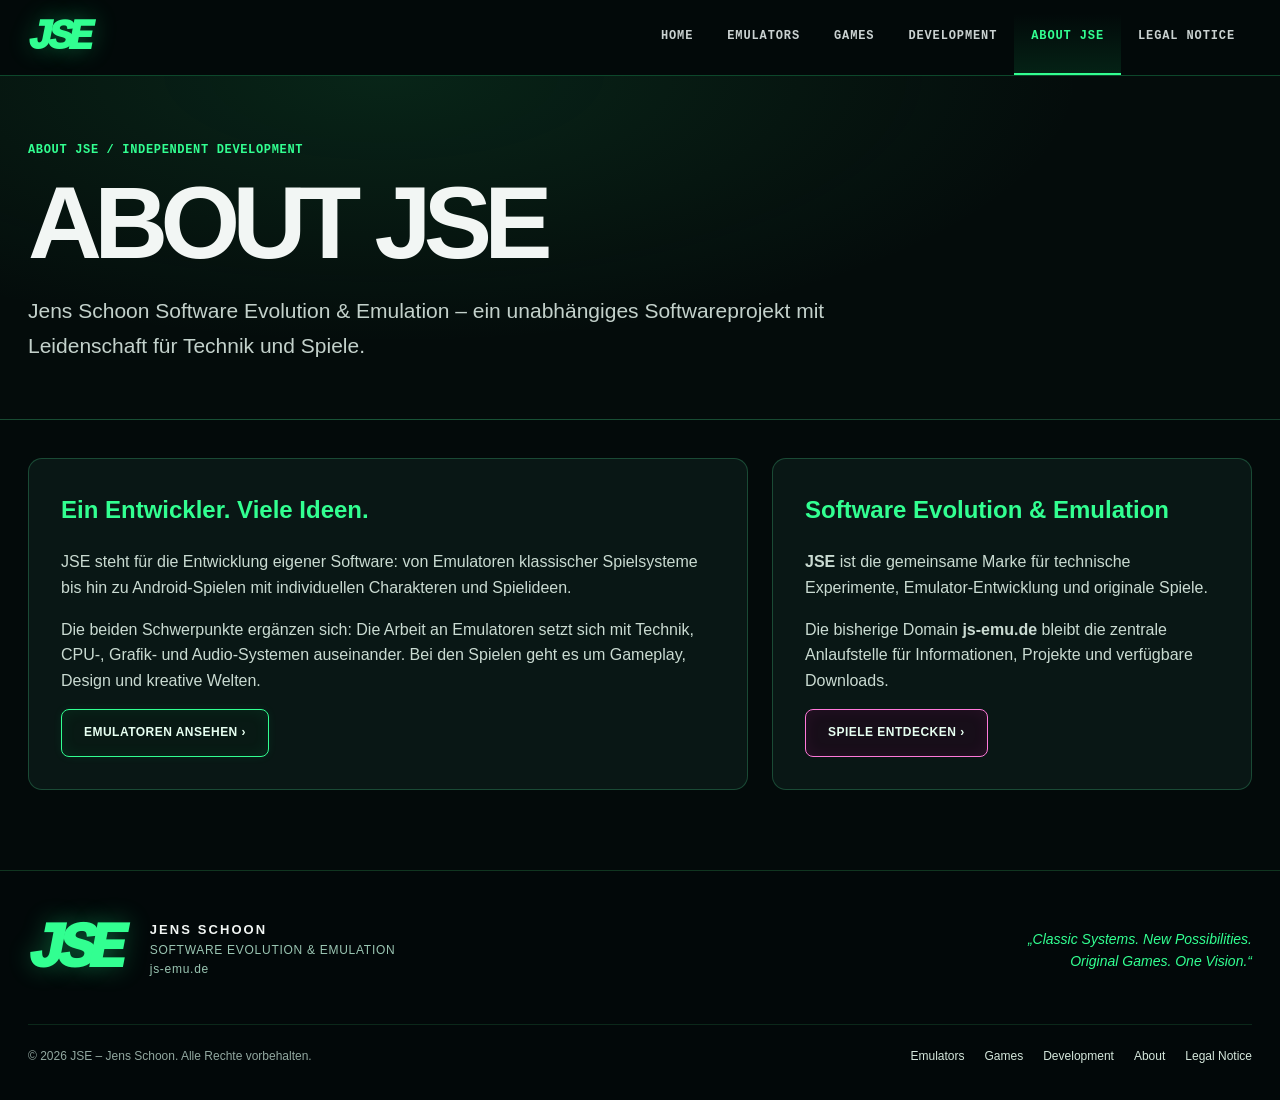
==== about.html @ a12f76bd "Add files via upload JSE Website Redesign - Software & Games" ====
<!DOCTYPE html><html lang="de"><head><meta charset="utf-8"><meta name="viewport" content="width=device-width,initial-scale=1"><title>About JSE | JSE – Jens Schoon Software Evolution &amp; Emulation</title><meta name="description" content="Informationen über Jens Schoon Software Evolution &amp; Emulation und die eigenen Emulator- und Spieleprojekte."><meta name="theme-color" content="#030a0a"><meta name="robots" content="index,follow"><link rel="canonical" href="https://js-emu.de/about.html"><link rel="icon" type="image/png" href="[data-uri]"><style>/* JSE — Jens Schoon Software Evolution & Emulation | responsive local-first theme */
:root{color-scheme:dark;--bg:#030a0a;--panel:#081414;--panel2:#0e191a;--text:#f2f6f4;--muted:#acbcb8;--line:rgba(89,255,167,.22);--green:#32ff91;--pink:#ff79d9;--gold:#f2cc88;--radius:18px}
*{box-sizing:border-box}html{scroll-behavior:smooth;scroll-padding-top:90px}body{margin:0;background:var(--bg);color:var(--text);font-family:Inter,ui-sans-serif,-apple-system,BlinkMacSystemFont,"Segoe UI",Arial,sans-serif;line-height:1.6}img{max-width:100%;height:auto}a{text-decoration:none;color:inherit}button{font:inherit}button,a{-webkit-tap-highlight-color:transparent}a:focus-visible,button:focus-visible{outline:2px solid var(--green);outline-offset:5px}::selection{background:var(--green);color:#05140a}
.container{width:min(1240px,calc(100% - 56px));margin:auto}.sr-only{position:absolute;width:1px;height:1px;overflow:hidden;clip:rect(0,0,0,0);white-space:nowrap}.mono,.eyebrow,.mini-kicker,.version,.sub-label,.site-nav,.logo,.section-head,.stat-label,.button,.chip{font-family:ui-monospace,SFMono-Regular,Consolas,"Liberation Mono",monospace;letter-spacing:.055em}
.site-header{height:76px;position:sticky;top:0;z-index:100;background:rgba(3,10,10,.93);border-bottom:1px solid rgba(47,255,144,.25);backdrop-filter:blur(16px)}.head-inner{height:100%;display:flex;align-items:center;justify-content:space-between;gap:18px}.logo{color:var(--green);font-size:42px;letter-spacing:-.12em;font-weight:1000;font-style:italic;line-height:1;white-space:nowrap;text-shadow:0 0 24px rgba(37,255,146,.32);padding-right:9px}.site-nav{height:100%;display:flex;align-items:stretch;gap:0}.site-nav a{font-size:12px;font-weight:750;text-transform:uppercase;padding:0 17px;display:flex;align-items:center;justify-content:center;color:#cad2d1;border-bottom:2px solid transparent;transition:.2s}.site-nav a:hover,.site-nav a[aria-current="page"]{color:var(--green);background:linear-gradient(0deg,rgba(26,255,132,.10),transparent 82%);border-bottom-color:var(--green)}.menu-toggle{display:none;background:none;border:1px solid var(--line);color:var(--green);border-radius:8px;padding:9px;cursor:pointer}.menu-toggle span{display:block;width:25px;height:2px;background:currentColor;margin:5px 2px}.menu-toggle[aria-expanded="true"]{background:#143227}
.hero{position:relative;min-height:485px;display:flex;align-items:center;isolation:isolate;overflow:hidden;border-bottom:1px solid rgba(59,255,151,.24)}.hero:before,.hero:after{content:"";position:absolute;inset:0;z-index:-2;pointer-events:none}.hero:before{right:49%;background:url("[data-uri]") 35% center/cover no-repeat;filter:saturate(1.2)}.hero:after{left:49%;background:url("[data-uri]") center 25%/cover no-repeat;filter:saturate(1.08)}.hero-shade{position:absolute;inset:0;z-index:-1;background:linear-gradient(90deg,rgba(2,9,9,.33),rgba(2,10,9,.82) 29%,rgba(2,10,9,.89) 48%,rgba(2,9,9,.47) 70%,rgba(2,9,9,.04)),linear-gradient(0deg,#040b0b,transparent 35%)}.hero-content{position:relative;padding-top:42px;padding-bottom:55px}.hero-overline{color:var(--green);text-transform:uppercase;font-size:12px;font-weight:800;letter-spacing:.26em;margin-bottom:8px}.hero-mark{font-size:clamp(110px,18vw,244px);font-style:italic;font-weight:1000;letter-spacing:-.115em;line-height:.9;margin:0 20px 8px -15px;padding-right:.15em;background:linear-gradient(165deg,#e8ffee 0%,#54ffab 30%,#01ac58 80%);color:transparent;background-clip:text;-webkit-background-clip:text;-webkit-text-stroke:1px rgba(201,255,217,.45);filter:drop-shadow(0 0 24px rgba(27,255,124,.4));width:max-content;max-width:100%}.hero-name{font-size:clamp(19px,3.1vw,37px);font-weight:700;letter-spacing:.28em;line-height:1.2;text-transform:uppercase;color:#a9ffce;margin:4px 0 4px}.hero-subtitle{font-size:clamp(13px,1.8vw,18px);color:#dcebe5;letter-spacing:.1em;margin:0}.hero-desc{font-size:clamp(15px,2vw,19px);max-width:480px;color:#d6e4de;margin:27px 0 0;line-height:1.7}.hero-actions{margin-top:26px;display:flex;gap:12px;flex-wrap:wrap}
.btn{display:inline-flex;align-items:center;justify-content:center;gap:12px;padding:13px 22px;min-height:46px;border-radius:8px;font-weight:800;text-transform:uppercase;font-size:12px;letter-spacing:.04em;border:1px solid var(--green);color:#e7fff1;background:rgba(9,28,20,.55);box-shadow:inset 0 0 16px rgba(20,255,123,.07),0 0 10px rgba(20,255,123,.07);transition:transform .2s,box-shadow .2s,background .2s;cursor:pointer}.btn:hover{background:#104c2d;box-shadow:0 0 22px rgba(30,255,129,.25);transform:translateY(-2px)}.btn.pink{border-color:var(--pink);background:rgba(35,9,30,.55);box-shadow:inset 0 0 16px rgba(255,60,195,.07)}.btn.pink:hover{background:#5c1747;box-shadow:0 0 20px rgba(255,109,207,.25)}.btn.fill{background:var(--green);color:#03220f}.btn.fill:hover{background:#9cffbc}.btn:focus-visible{outline-offset:3px}
.worlds{padding:24px 0 42px;background:radial-gradient(ellipse at center top,#0a1b16 0%,transparent 55%)}.world-grid{display:grid;grid-template-columns:1fr 1fr;gap:20px}.world{--accent:var(--green);position:relative;min-width:0;overflow:hidden;background:#071712;border:1px solid var(--accent);border-radius:3px 18px 3px 18px;box-shadow:0 0 27px rgba(39,255,133,.10),inset 0 0 38px rgba(0,0,0,.4);isolation:isolate;display:flex;flex-direction:column;min-height:580px}.world:before{content:"";position:absolute;inset:0;z-index:-2;background:url("[data-uri]") center/cover no-repeat;opacity:.48;filter:saturate(1.25)}.world:after{content:"";position:absolute;inset:0;z-index:-1;background:linear-gradient(180deg,rgba(2,12,9,.50) 0%,rgba(2,12,9,.9) 48%,rgba(2,12,9,.98) 100%)}.world.games{--accent:var(--pink);background:#1b0719;box-shadow:0 0 27px rgba(255,64,194,.12),inset 0 0 38px rgba(0,0,0,.4)}.world.games:before{background-image:url("[data-uri]");background-position:center 10%;opacity:.52}.world.games:after{background:linear-gradient(180deg,rgba(19,3,19,.32) 0%,rgba(18,3,18,.89) 49%,rgba(18,3,18,.98) 100%)}.world-inner{display:flex;flex-direction:column;flex:1;padding:clamp(24px,3.2vw,42px)}.mini-kicker{font-size:12px;letter-spacing:.19em;color:var(--accent);font-weight:850}.world-title{font-size:clamp(40px,5.2vw,72px);letter-spacing:-.065em;line-height:1.08;margin:22px 0 5px;text-transform:uppercase;font-weight:900;color:var(--accent);text-shadow:0 0 22px rgba(30,255,130,.3)}.world.games .world-title{text-shadow:0 0 22px rgba(255,65,198,.3)}.world-tagline{font-size:clamp(15px,1.65vw,20px);font-weight:800;color:#baffd6;margin:0 0 8px}.world.games .world-tagline{color:#ffc2ef}.world-copy{color:#deebe4;line-height:1.65;margin:0 0 22px;font-size:clamp(14px,1.25vw,16px)}.world .btn{align-self:start;margin-bottom:22px}.world-previews{display:grid;grid-template-columns:repeat(4,minmax(0,1fr));gap:10px;margin-top:auto}.preview{min-width:0;display:block;transition:transform .2s}.preview:hover{transform:translateY(-5px)}.preview-picture{height:100px;border:1px solid var(--accent);border-radius:7px;overflow:hidden;box-shadow:0 2px 16px rgba(0,0,0,.45);background:#03160e;display:block}.preview-picture img{display:block;width:100%;height:100%;object-fit:cover}.preview-name{display:block;text-align:center;margin-top:8px;color:#e9f2ee;font-size:10px;line-height:1.3;font-weight:750;text-transform:uppercase}.world.games .preview-picture{background:#230b28}
.section{padding:38px 0 65px}.section-head{display:flex;align-items:center;gap:16px;white-space:nowrap;color:var(--green);font-size:clamp(17px,2.1vw,26px);text-transform:uppercase;font-weight:850;letter-spacing:.08em;margin-bottom:26px}.section-head:after{content:"";display:block;height:1px;background:linear-gradient(90deg,var(--green),transparent);flex:1;opacity:.55}.section-head.pink{color:var(--pink)}.section-head.pink:after{background:linear-gradient(90deg,var(--pink),transparent)}.project-strip{display:grid;grid-template-columns:repeat(4,minmax(0,1fr));gap:16px}.project-mini{display:flex;flex-direction:column;justify-content:space-between;border:1px solid rgba(91,255,170,.16);border-radius:10px;background:linear-gradient(135deg,rgba(14,34,29,.9),rgba(5,15,15,.96));padding:17px;min-width:0;min-height:225px;transition:border-color .2s,transform .2s}.project-mini:hover{border-color:rgba(91,255,170,.6);transform:translateY(-3px)}.project-mini.game{border-color:rgba(255,112,212,.21);background:linear-gradient(130deg,rgba(35,12,32,.86),rgba(12,12,21,.95))}.project-mini.game:hover{border-color:var(--pink)}.mini-top{display:flex;gap:12px;align-items:center}.mini-icon{width:64px;height:64px;object-fit:cover;border:1px solid var(--green);border-radius:6px;background:#081815;flex-shrink:0}.game .mini-icon{border-color:var(--pink)}.mini-name{font-size:14px;font-weight:850;line-height:1.35}.mini-version{color:#a5cbbc;font-size:12px}.mini-copy{color:#a8bbb6;font-size:12px;margin:12px 0}.mini-link{display:inline-flex;align-items:center;align-self:start;justify-content:center;border:1px solid var(--green);color:var(--green);font-size:11px;font-weight:800;border-radius:6px;text-transform:uppercase;padding:6px 13px}.game .mini-link{border-color:var(--pink);color:var(--pink)}.mini-link:hover{background:rgba(90,255,161,.13)}
.values{border-block:1px solid rgba(69,255,142,.18);padding:29px 0;background:linear-gradient(90deg,#061610,#081619,#08101b,#0e0b14)}.values-grid{display:grid;grid-template-columns:repeat(4,minmax(0,1fr));gap:14px}.value{display:flex;gap:15px;align-items:center;justify-content:center;border-right:1px solid rgba(176,229,204,.12);min-height:64px}.value:last-child{border:0}.value-icon{font-size:35px;line-height:1;color:var(--green);filter:drop-shadow(0 0 8px rgba(44,255,136,.26));font-family:monospace}.value:nth-child(3) .value-icon{color:var(--pink)}.value p{font-size:12px;line-height:1.5;text-transform:uppercase;letter-spacing:.05em;margin:0;color:#d2e5da;font-weight:720}
.site-footer{padding:48px 0 34px;border-top:1px solid rgba(80,255,141,.18);background:#020809}.footer-top{display:flex;justify-content:space-between;align-items:center;gap:20px}.footer-brand{display:flex;gap:22px;align-items:center}.footer-brand .logo{font-size:63px}.footer-label{font-size:13px;letter-spacing:.16em;font-weight:800}.footer-sub{color:#9ac5b2;font-size:12px;letter-spacing:.06em}.footer-quote{color:var(--green);font-size:14px;font-style:italic;text-align:right;max-width:310px;line-height:1.6}.footer-bottom{display:flex;justify-content:space-between;gap:18px;flex-wrap:wrap;border-top:1px solid rgba(70,255,143,.13);padding-top:22px;margin-top:42px;color:#92a8a0;font-size:12px}.footer-bottom a{color:#d5e7dc}.footer-bottom a:hover{color:var(--green)}.footer-links{display:flex;gap:20px;flex-wrap:wrap}
.page-intro{position:relative;overflow:hidden;border-bottom:1px solid var(--line);padding:65px 0 56px;background:radial-gradient(ellipse at 30% 0%,rgba(28,150,83,.18),transparent 55%),#040c0b}.page-intro.pink-intro{background:radial-gradient(ellipse at 70% 0%,rgba(195,56,132,.21),transparent 58%),#0b090e}.page-intro h1{font-size:clamp(50px,8vw,104px);letter-spacing:-.075em;line-height:1.0;margin:12px 0 18px;text-transform:uppercase}.page-intro p{color:#c3d1cb;font-size:clamp(16px,1.8vw,21px);max-width:830px;line-height:1.68;margin:0}.page-intro .eyebrow{color:var(--green);font-size:12px;font-weight:850;text-transform:uppercase}.pink-intro .eyebrow{color:var(--pink)}.page-main{padding:38px 0 80px}
.emu-card{border:1px solid rgba(74,255,142,.25);background:linear-gradient(130deg,#0d1a19,#071111);border-radius:16px;padding:clamp(22px,3.5vw,40px);margin-bottom:26px}.emu-number{color:var(--green);font-size:13px;letter-spacing:.2em;font-weight:900}.emu-card h2{font-size:clamp(33px,4.1vw,56px);line-height:1.1;letter-spacing:-.06em;margin:8px 0 16px}.badges{display:flex;flex-wrap:wrap;gap:8px;margin-bottom:24px}.badge{border:1px solid rgba(226,244,231,.25);padding:6px 13px;color:#e6f1e9;font-size:13px;white-space:nowrap;border-radius:4px}.badge.ver{color:var(--green);border-color:var(--green)}.badge.status::before{content:"";display:inline-block;width:8px;height:8px;background:var(--green);border-radius:50%;margin-right:9px;box-shadow:0 0 9px rgba(30,255,132,.65)}.emu-desc{font-size:clamp(16px,1.8vw,21px);color:#d0ded6;line-height:1.65;max-width:990px}.feature-tags{display:flex;gap:9px;flex-wrap:wrap;margin:24px 0}.chip{display:inline-flex;font-size:11px;padding:6px 12px;border:1px solid rgba(90,255,161,.24);color:#b2eecb;border-radius:20px;background:rgba(9,55,32,.2)}.emu-gallery{display:grid;grid-template-columns:repeat(2,minmax(0,1fr));gap:17px;margin:25px 0}.emu-gallery img{width:100%;height:clamp(280px,40vw,580px);object-fit:contain;background:#050b0a;border:1px solid rgba(106,238,158,.15);border-radius:10px;display:block}.download-row{display:flex;align-items:center;gap:20px;flex-wrap:wrap;margin-top:22px}.download-help{color:#99b6a8;font-size:13px;max-width:420px}.emu-card.compact{margin-bottom:18px}.emu-card.compact p{color:#bfd0c6;font-size:16px}
.games-grid{display:grid;grid-template-columns:repeat(2,minmax(0,1fr));gap:22px}.game-card{display:grid;grid-template-columns:195px 1fr;gap:25px;border:1px solid rgba(255,122,216,.22);background:linear-gradient(135deg,#1d1020,#0b1015);padding:20px;border-radius:13px;min-width:0}.game-card img{width:100%;height:260px;object-fit:cover;border:1px solid rgba(255,113,211,.45);border-radius:9px}.game-card h2{font-size:clamp(23px,2.4vw,31px);line-height:1.15;margin:8px 0 8px}.game-card p{color:#ddc7d8;font-size:15px;line-height:1.6}.game-tag{font-size:11px;letter-spacing:.11em;font-weight:850;color:var(--pink)}.game-art-note{color:#b59cb2;font-size:12px}.info-box{padding:24px;border:1px solid rgba(139,255,191,.2);border-radius:12px;background:#0b1713;margin-top:24px;color:#c6d9d0}.info-box.pink-info{border-color:rgba(255,110,212,.25);background:#160e17}.info-box h2{margin:0 0 12px;font-size:21px;color:var(--green)}.info-box.pink-info h2{color:var(--pink)}
.timeline{display:grid;gap:18px}.timeline-card{border:1px solid rgba(92,255,167,.2);border-radius:12px;background:#0b1714;padding:26px}.timeline-card .date{color:var(--green);font:700 12px ui-monospace,monospace;letter-spacing:.1em}.timeline-card h2{margin:10px 0;font-size:clamp(20px,2.8vw,29px)}.timeline-card p{color:#b9cec3;margin:0}.about-grid{display:grid;grid-template-columns:1.2fr .8fr;gap:24px}.about-panel{padding:32px;background:#091715;border:1px solid var(--line);border-radius:14px}.about-panel h2{margin-top:0;color:var(--green)}.about-panel p{color:#cadbd2}.legal-layout{max-width:900px;margin:auto}.legal-card{border:1px solid rgba(75,255,145,.29);border-top:4px solid var(--green);background:#111817;padding:clamp(24px,5vw,52px);border-radius:3px}.legal-card article{padding:25px 0;border-bottom:1px solid rgba(244,255,245,.18)}.legal-card article:first-child{padding-top:0}.legal-card article:last-child{border:0;padding-bottom:0}.legal-card h2{color:var(--green);font-size:15px;letter-spacing:.13em;font-weight:800;margin:0 0 14px}.legal-card p{font-size:clamp(17px,2.4vw,23px);line-height:1.75;margin:0;color:#f1f4f1}
@media(max-width:1050px){.site-nav a{padding:0 11px;font-size:11px}.project-strip{grid-template-columns:repeat(2,minmax(0,1fr))}.world-previews{gap:6px}.preview-picture{height:83px}.world-inner{padding:24px}.game-card{grid-template-columns:150px 1fr;gap:15px}}
@media(max-width:720px){.site-header{height:69px}.container{width:calc(100% - 34px)}.logo{font-size:37px}.menu-toggle{display:block}.site-nav{position:absolute;top:69px;left:0;right:0;height:auto;display:none;flex-direction:column;background:rgba(2,11,10,.98);border-bottom:1px solid var(--green);box-shadow:0 15px 30px rgba(0,0,0,.6);padding:10px 20px 22px}.site-nav.open{display:flex}.site-nav a{font-size:14px;justify-content:flex-start;min-height:48px;border-bottom:1px solid rgba(48,255,148,.14)}.hero{min-height:465px}.hero:before{right:45%;background-position:45% center}.hero:after{left:39%;background-position:56% center;opacity:.83}.hero-shade{background:linear-gradient(90deg,rgba(3,11,9,.69),rgba(3,11,9,.76) 39%,rgba(3,11,9,.35) 82%),linear-gradient(0deg,#040b0b,transparent 35%)}.hero-content{padding-top:48px;padding-bottom:48px}.hero-mark{font-size:clamp(105px,23vw,175px);margin-left:-7px}.hero-name{font-size:clamp(17px,4vw,28px);letter-spacing:.15em}.hero-subtitle{font-size:13px;letter-spacing:.045em;max-width:290px}.hero-desc{max-width:315px;font-size:16px}.hero-actions{gap:10px}.btn{padding:11px 15px;font-size:11px}.worlds{padding-top:20px}.world-grid{grid-template-columns:1fr;gap:22px}.world{min-height:520px}.world-inner{padding:28px}.world-title{font-size:clamp(48px,11vw,70px)}.world-previews{gap:8px}.preview-picture{height:clamp(75px,24vw,122px)}.preview-name{font-size:10px}.section{padding:26px 0 45px}.section-head{white-space:normal;font-size:20px}.values-grid{grid-template-columns:repeat(2,1fr)}.value{justify-content:flex-start;padding:12px}.value:nth-child(even){border:0}.footer-top{align-items:start;flex-direction:column}.footer-quote{text-align:left}.footer-brand .logo{font-size:56px}.page-intro{padding:47px 0}.page-intro h1{font-size:clamp(45px,10vw,78px)}.page-main{padding:28px 0 60px}.games-grid{grid-template-columns:1fr}.game-card{grid-template-columns:135px 1fr}.game-card img{height:210px}.about-grid{grid-template-columns:1fr}.emu-gallery img{height:clamp(300px,75vw,580px)}}
@media(max-width:430px){.container{width:calc(100% - 28px)}.hero-mark{font-size:clamp(100px,26vw,124px)}.hero-name{letter-spacing:.11em}.hero-desc{max-width:285px}.world-inner{padding:21px}.world-title{font-size:46px}.preview-picture{height:75px}.preview-name{font-size:9px}.project-strip{gap:9px}.project-mini{padding:12px;min-height:218px}.mini-icon{width:52px;height:52px}.mini-top{gap:8px}.mini-name{font-size:12px}.mini-copy{font-size:11px}.badge{padding:6px 10px;font-size:12px}.emu-gallery{gap:8px}.emu-gallery img{height:295px}.game-card{grid-template-columns:112px 1fr;padding:12px;gap:12px}.game-card img{height:180px}.game-card h2{font-size:19px}.game-card p{font-size:13px}}
@media(prefers-reduced-motion:reduce){*,*:before,*:after{scroll-behavior:auto!important;animation:none!important;transition:none!important}}
</style><meta property="og:title" content="About JSE | JSE"><meta property="og:description" content="Informationen über Jens Schoon Software Evolution &amp; Emulation und die eigenen Emulator- und Spieleprojekte."><meta property="og:type" content="website"></head><body><header class="site-header"><div class="container head-inner"><a class="logo" href="index.html" aria-label="JSE – zur Startseite">JSE</a><button type="button" class="menu-toggle" aria-label="Menü öffnen oder schließen" aria-expanded="false" aria-controls="site-nav"><span></span><span></span><span></span></button><nav class="site-nav" id="site-nav" aria-label="Hauptnavigation"><a href="index.html">Home</a><a href="portfolio.html">Emulators</a><a href="games.html">Games</a><a href="blog.html">Development</a><a href="about.html" aria-current="page">About JSE</a><a href="legal-notice.html">Legal Notice</a></nav></div></header><main><header class="page-intro"><div class="container"><div class="eyebrow">About JSE / Independent Development</div><h1>About JSE</h1><p>Jens Schoon Software Evolution &amp; Emulation – ein unabhängiges Softwareprojekt mit Leidenschaft für Technik und Spiele.</p></div></header><section class="page-main"><div class="container about-grid"><article class="about-panel"><h2>Ein Entwickler. Viele Ideen.</h2><p>JSE steht für die Entwicklung eigener Software: von Emulatoren klassischer Spielsysteme bis hin zu Android-Spielen mit individuellen Charakteren und Spielideen.</p><p>Die beiden Schwerpunkte ergänzen sich: Die Arbeit an Emulatoren setzt sich mit Technik, CPU-, Grafik- und Audio-Systemen auseinander. Bei den Spielen geht es um Gameplay, Design und kreative Welten.</p><a href="portfolio.html" class="btn">Emulatoren ansehen ›</a></article><article class="about-panel"><h2>Software Evolution &amp; Emulation</h2><p><strong>JSE</strong> ist die gemeinsame Marke für technische Experimente, Emulator-Entwicklung und originale Spiele.</p><p>Die bisherige Domain <strong>js-emu.de</strong> bleibt die zentrale Anlaufstelle für Informationen, Projekte und verfügbare Downloads.</p><a href="games.html" class="btn pink">Spiele entdecken ›</a></article></div></section></main><footer class="site-footer"><div class="container"><div class="footer-top"><div class="footer-brand"><a href="index.html" class="logo">JSE</a><div><div class="footer-label">JENS SCHOON</div><div class="footer-sub">SOFTWARE EVOLUTION &amp; EMULATION</div><div class="footer-sub">js-emu.de</div></div></div><div class="footer-quote">„Classic Systems. New Possibilities.<br>Original Games. One Vision.“</div></div><div class="footer-bottom"><div>© 2026 JSE – Jens Schoon. Alle Rechte vorbehalten.</div><div class="footer-links"><a href="portfolio.html">Emulators</a><a href="games.html">Games</a><a href="blog.html">Development</a><a href="about.html">About</a><a href="legal-notice.html">Legal Notice</a></div></div></div></footer><script>document.addEventListener('DOMContentLoaded',()=>{const t=document.querySelector('.menu-toggle'),n=document.querySelector('.site-nav');if(!t||!n)return;function close(){n.classList.remove('open');t.setAttribute('aria-expanded','false')}t.addEventListener('click',()=>{const on=n.classList.toggle('open');t.setAttribute('aria-expanded',String(on))});n.querySelectorAll('a').forEach(a=>a.addEventListener('click',close));document.addEventListener('keydown',e=>{if(e.key==='Escape')close()});document.addEventListener('click',e=>{if(!n.contains(e.target)&&!t.contains(e.target))close()})});</script></body></html>
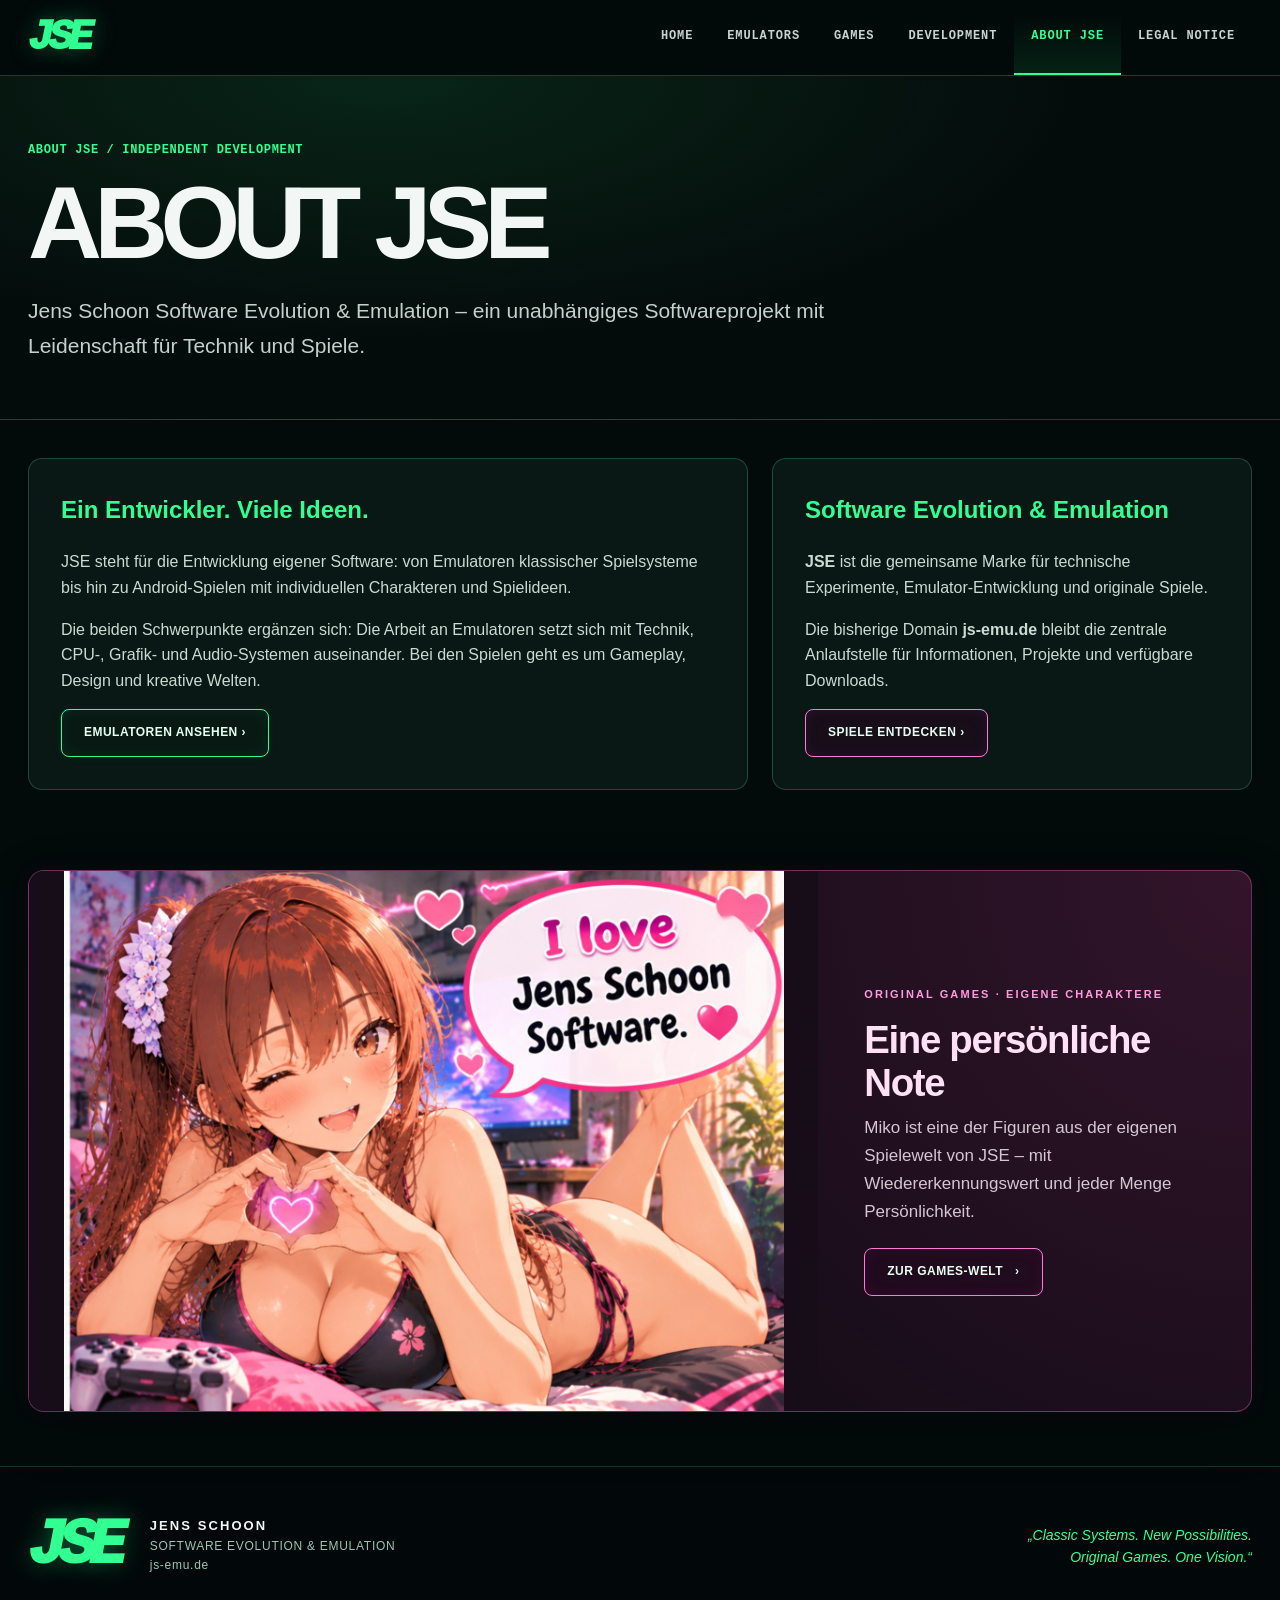
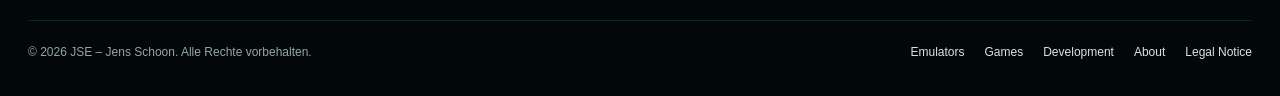
==== commit e025a9e5: "Add files via upload" ====
--- a/about.html
+++ b/about.html
@@ -17,4 +17,35 @@
 @media(max-width:720px){.site-header{height:69px}.container{width:calc(100% - 34px)}.logo{font-size:37px}.menu-toggle{display:block}.site-nav{position:absolute;top:69px;left:0;right:0;height:auto;display:none;flex-direction:column;background:rgba(2,11,10,.98);border-bottom:1px solid var(--green);box-shadow:0 15px 30px rgba(0,0,0,.6);padding:10px 20px 22px}.site-nav.open{display:flex}.site-nav a{font-size:14px;justify-content:flex-start;min-height:48px;border-bottom:1px solid rgba(48,255,148,.14)}.hero{min-height:465px}.hero:before{right:45%;background-position:45% center}.hero:after{left:39%;background-position:56% center;opacity:.83}.hero-shade{background:linear-gradient(90deg,rgba(3,11,9,.69),rgba(3,11,9,.76) 39%,rgba(3,11,9,.35) 82%),linear-gradient(0deg,#040b0b,transparent 35%)}.hero-content{padding-top:48px;padding-bottom:48px}.hero-mark{font-size:clamp(105px,23vw,175px);margin-left:-7px}.hero-name{font-size:clamp(17px,4vw,28px);letter-spacing:.15em}.hero-subtitle{font-size:13px;letter-spacing:.045em;max-width:290px}.hero-desc{max-width:315px;font-size:16px}.hero-actions{gap:10px}.btn{padding:11px 15px;font-size:11px}.worlds{padding-top:20px}.world-grid{grid-template-columns:1fr;gap:22px}.world{min-height:520px}.world-inner{padding:28px}.world-title{font-size:clamp(48px,11vw,70px)}.world-previews{gap:8px}.preview-picture{height:clamp(75px,24vw,122px)}.preview-name{font-size:10px}.section{padding:26px 0 45px}.section-head{white-space:normal;font-size:20px}.values-grid{grid-template-columns:repeat(2,1fr)}.value{justify-content:flex-start;padding:12px}.value:nth-child(even){border:0}.footer-top{align-items:start;flex-direction:column}.footer-quote{text-align:left}.footer-brand .logo{font-size:56px}.page-intro{padding:47px 0}.page-intro h1{font-size:clamp(45px,10vw,78px)}.page-main{padding:28px 0 60px}.games-grid{grid-template-columns:1fr}.game-card{grid-template-columns:135px 1fr}.game-card img{height:210px}.about-grid{grid-template-columns:1fr}.emu-gallery img{height:clamp(300px,75vw,580px)}}
 @media(max-width:430px){.container{width:calc(100% - 28px)}.hero-mark{font-size:clamp(100px,26vw,124px)}.hero-name{letter-spacing:.11em}.hero-desc{max-width:285px}.world-inner{padding:21px}.world-title{font-size:46px}.preview-picture{height:75px}.preview-name{font-size:9px}.project-strip{gap:9px}.project-mini{padding:12px;min-height:218px}.mini-icon{width:52px;height:52px}.mini-top{gap:8px}.mini-name{font-size:12px}.mini-copy{font-size:11px}.badge{padding:6px 10px;font-size:12px}.emu-gallery{gap:8px}.emu-gallery img{height:295px}.game-card{grid-template-columns:112px 1fr;padding:12px;gap:12px}.game-card img{height:180px}.game-card h2{font-size:19px}.game-card p{font-size:13px}}
 @media(prefers-reduced-motion:reduce){*,*:before,*:after{scroll-behavior:auto!important;animation:none!important;transition:none!important}}
-</style><meta property="og:title" content="About JSE | JSE"><meta property="og:description" content="Informationen über Jens Schoon Software Evolution &amp; Emulation und die eigenen Emulator- und Spieleprojekte."><meta property="og:type" content="website"></head><body><header class="site-header"><div class="container head-inner"><a class="logo" href="index.html" aria-label="JSE – zur Startseite">JSE</a><button type="button" class="menu-toggle" aria-label="Menü öffnen oder schließen" aria-expanded="false" aria-controls="site-nav"><span></span><span></span><span></span></button><nav class="site-nav" id="site-nav" aria-label="Hauptnavigation"><a href="index.html">Home</a><a href="portfolio.html">Emulators</a><a href="games.html">Games</a><a href="blog.html">Development</a><a href="about.html" aria-current="page">About JSE</a><a href="legal-notice.html">Legal Notice</a></nav></div></header><main><header class="page-intro"><div class="container"><div class="eyebrow">About JSE / Independent Development</div><h1>About JSE</h1><p>Jens Schoon Software Evolution &amp; Emulation – ein unabhängiges Softwareprojekt mit Leidenschaft für Technik und Spiele.</p></div></header><section class="page-main"><div class="container about-grid"><article class="about-panel"><h2>Ein Entwickler. Viele Ideen.</h2><p>JSE steht für die Entwicklung eigener Software: von Emulatoren klassischer Spielsysteme bis hin zu Android-Spielen mit individuellen Charakteren und Spielideen.</p><p>Die beiden Schwerpunkte ergänzen sich: Die Arbeit an Emulatoren setzt sich mit Technik, CPU-, Grafik- und Audio-Systemen auseinander. Bei den Spielen geht es um Gameplay, Design und kreative Welten.</p><a href="portfolio.html" class="btn">Emulatoren ansehen ›</a></article><article class="about-panel"><h2>Software Evolution &amp; Emulation</h2><p><strong>JSE</strong> ist die gemeinsame Marke für technische Experimente, Emulator-Entwicklung und originale Spiele.</p><p>Die bisherige Domain <strong>js-emu.de</strong> bleibt die zentrale Anlaufstelle für Informationen, Projekte und verfügbare Downloads.</p><a href="games.html" class="btn pink">Spiele entdecken ›</a></article></div></section></main><footer class="site-footer"><div class="container"><div class="footer-top"><div class="footer-brand"><a href="index.html" class="logo">JSE</a><div><div class="footer-label">JENS SCHOON</div><div class="footer-sub">SOFTWARE EVOLUTION &amp; EMULATION</div><div class="footer-sub">js-emu.de</div></div></div><div class="footer-quote">„Classic Systems. New Possibilities.<br>Original Games. One Vision.“</div></div><div class="footer-bottom"><div>© 2026 JSE – Jens Schoon. Alle Rechte vorbehalten.</div><div class="footer-links"><a href="portfolio.html">Emulators</a><a href="games.html">Games</a><a href="blog.html">Development</a><a href="about.html">About</a><a href="legal-notice.html">Legal Notice</a></div></div></div></footer><script>document.addEventListener('DOMContentLoaded',()=>{const t=document.querySelector('.menu-toggle'),n=document.querySelector('.site-nav');if(!t||!n)return;function close(){n.classList.remove('open');t.setAttribute('aria-expanded','false')}t.addEventListener('click',()=>{const on=n.classList.toggle('open');t.setAttribute('aria-expanded',String(on))});n.querySelectorAll('a').forEach(a=>a.addEventListener('click',close));document.addEventListener('keydown',e=>{if(e.key==='Escape')close()});document.addEventListener('click',e=>{if(!n.contains(e.target)&&!t.contains(e.target))close()})});</script></body></html>+
+/* JSE / Original Miko Artwork — five supplied images; existing layout untouched */
+.miko-feature-area{padding:38px 0 46px;position:relative}
+.miko-feature-wrap{display:grid;grid-template-columns:minmax(0,1.55fr) minmax(250px,.85fr);gap:0;overflow:hidden;align-items:stretch;border:1px solid rgba(255,118,207,.36);border-radius:16px;background:radial-gradient(circle at 100% 0,rgba(246,73,174,.15),transparent 65%),#100b14;box-shadow:0 18px 55px rgba(0,0,0,.23),0 0 24px rgba(255,54,180,.05)}
+.miko-feature-wrap.tech{border-color:rgba(72,255,155,.36);background:radial-gradient(circle at 100% 0,rgba(37,209,113,.11),transparent 62%),#081210}
+.miko-feature-art{margin:0;align-self:center;min-width:0;background:#160d19;display:grid;place-items:center}
+.miko-feature-art img{display:block;width:100%;height:auto;object-fit:contain}
+.miko-feature-caption{padding:clamp(22px,3.6vw,48px);display:flex;flex-direction:column;justify-content:center;align-items:flex-start;min-width:0}
+.miko-feature-caption .miko-kicker{font-size:11px;color:#ff9ae0;font-weight:850;letter-spacing:.19em;text-transform:uppercase}
+.miko-feature-wrap.tech .miko-kicker{color:var(--green)}
+.miko-feature-caption h2{font-size:clamp(26px,3vw,42px);line-height:1.12;letter-spacing:-.035em;margin:15px 0 10px;color:#ffe0f6}
+.miko-feature-wrap.tech h2{color:#d7ffe5}
+.miko-feature-caption p{font-size:clamp(14px,1.4vw,17px);line-height:1.65;color:#d5c6d2;margin:0 0 18px}
+.miko-feature-wrap.tech p{color:#b9d0c3}
+.miko-feature-caption .btn{margin-top:4px}
+.miko-games-intro{padding-top:34px;padding-bottom:6px}
+.miko-break{grid-column:1 / -1}
+.miko-break .miko-feature-wrap{grid-template-columns:minmax(0,1.25fr) minmax(220px,.75fr)}
+.miko-break .miko-feature-art img{max-height:485px;object-fit:contain}
+.miko-about-area{padding:0 0 54px}
+.miko-about-area .miko-feature-art img{max-height:540px;object-fit:contain}
+.miko-tech-area{padding:4px 0 32px}
+.miko-tech-area .miko-feature-art img{max-height:420px;object-fit:contain}
+@media(max-width:760px){
+  .miko-feature-area{padding:24px 0 30px}
+  .miko-feature-wrap,.miko-break .miko-feature-wrap{grid-template-columns:minmax(0,1fr)}
+  .miko-feature-caption{padding:23px 22px 27px}
+  .miko-feature-caption h2{font-size:clamp(25px,6vw,34px);margin:9px 0}
+  .miko-feature-art img,.miko-break .miko-feature-art img,.miko-about-area .miko-feature-art img,.miko-tech-area .miko-feature-art img{max-height:none}
+}
+
+</style><meta property="og:title" content="About JSE | JSE"><meta property="og:description" content="Informationen über Jens Schoon Software Evolution &amp; Emulation und die eigenen Emulator- und Spieleprojekte."><meta property="og:type" content="website"></head><body><header class="site-header"><div class="container head-inner"><a class="logo" href="index.html" aria-label="JSE – zur Startseite">JSE</a><button type="button" class="menu-toggle" aria-label="Menü öffnen oder schließen" aria-expanded="false" aria-controls="site-nav"><span></span><span></span><span></span></button><nav class="site-nav" id="site-nav" aria-label="Hauptnavigation"><a href="index.html">Home</a><a href="portfolio.html">Emulators</a><a href="games.html">Games</a><a href="blog.html">Development</a><a href="about.html" aria-current="page">About JSE</a><a href="legal-notice.html">Legal Notice</a></nav></div></header><main><header class="page-intro"><div class="container"><div class="eyebrow">About JSE / Independent Development</div><h1>About JSE</h1><p>Jens Schoon Software Evolution &amp; Emulation – ein unabhängiges Softwareprojekt mit Leidenschaft für Technik und Spiele.</p></div></header><section class="page-main"><div class="container about-grid"><article class="about-panel"><h2>Ein Entwickler. Viele Ideen.</h2><p>JSE steht für die Entwicklung eigener Software: von Emulatoren klassischer Spielsysteme bis hin zu Android-Spielen mit individuellen Charakteren und Spielideen.</p><p>Die beiden Schwerpunkte ergänzen sich: Die Arbeit an Emulatoren setzt sich mit Technik, CPU-, Grafik- und Audio-Systemen auseinander. Bei den Spielen geht es um Gameplay, Design und kreative Welten.</p><a href="portfolio.html" class="btn">Emulatoren ansehen ›</a></article><article class="about-panel"><h2>Software Evolution &amp; Emulation</h2><p><strong>JSE</strong> ist die gemeinsame Marke für technische Experimente, Emulator-Entwicklung und originale Spiele.</p><p>Die bisherige Domain <strong>js-emu.de</strong> bleibt die zentrale Anlaufstelle für Informationen, Projekte und verfügbare Downloads.</p><a href="games.html" class="btn pink">Spiele entdecken ›</a></article></div></section><section class="miko-feature-area miko-about-area" aria-label="Miko über JSE"><div class="container"><div class="miko-feature-wrap"><figure class="miko-feature-art"><img alt="Miko mit Herz – I love Jens Schoon Software." loading="lazy" decoding="async" src="[data-uri]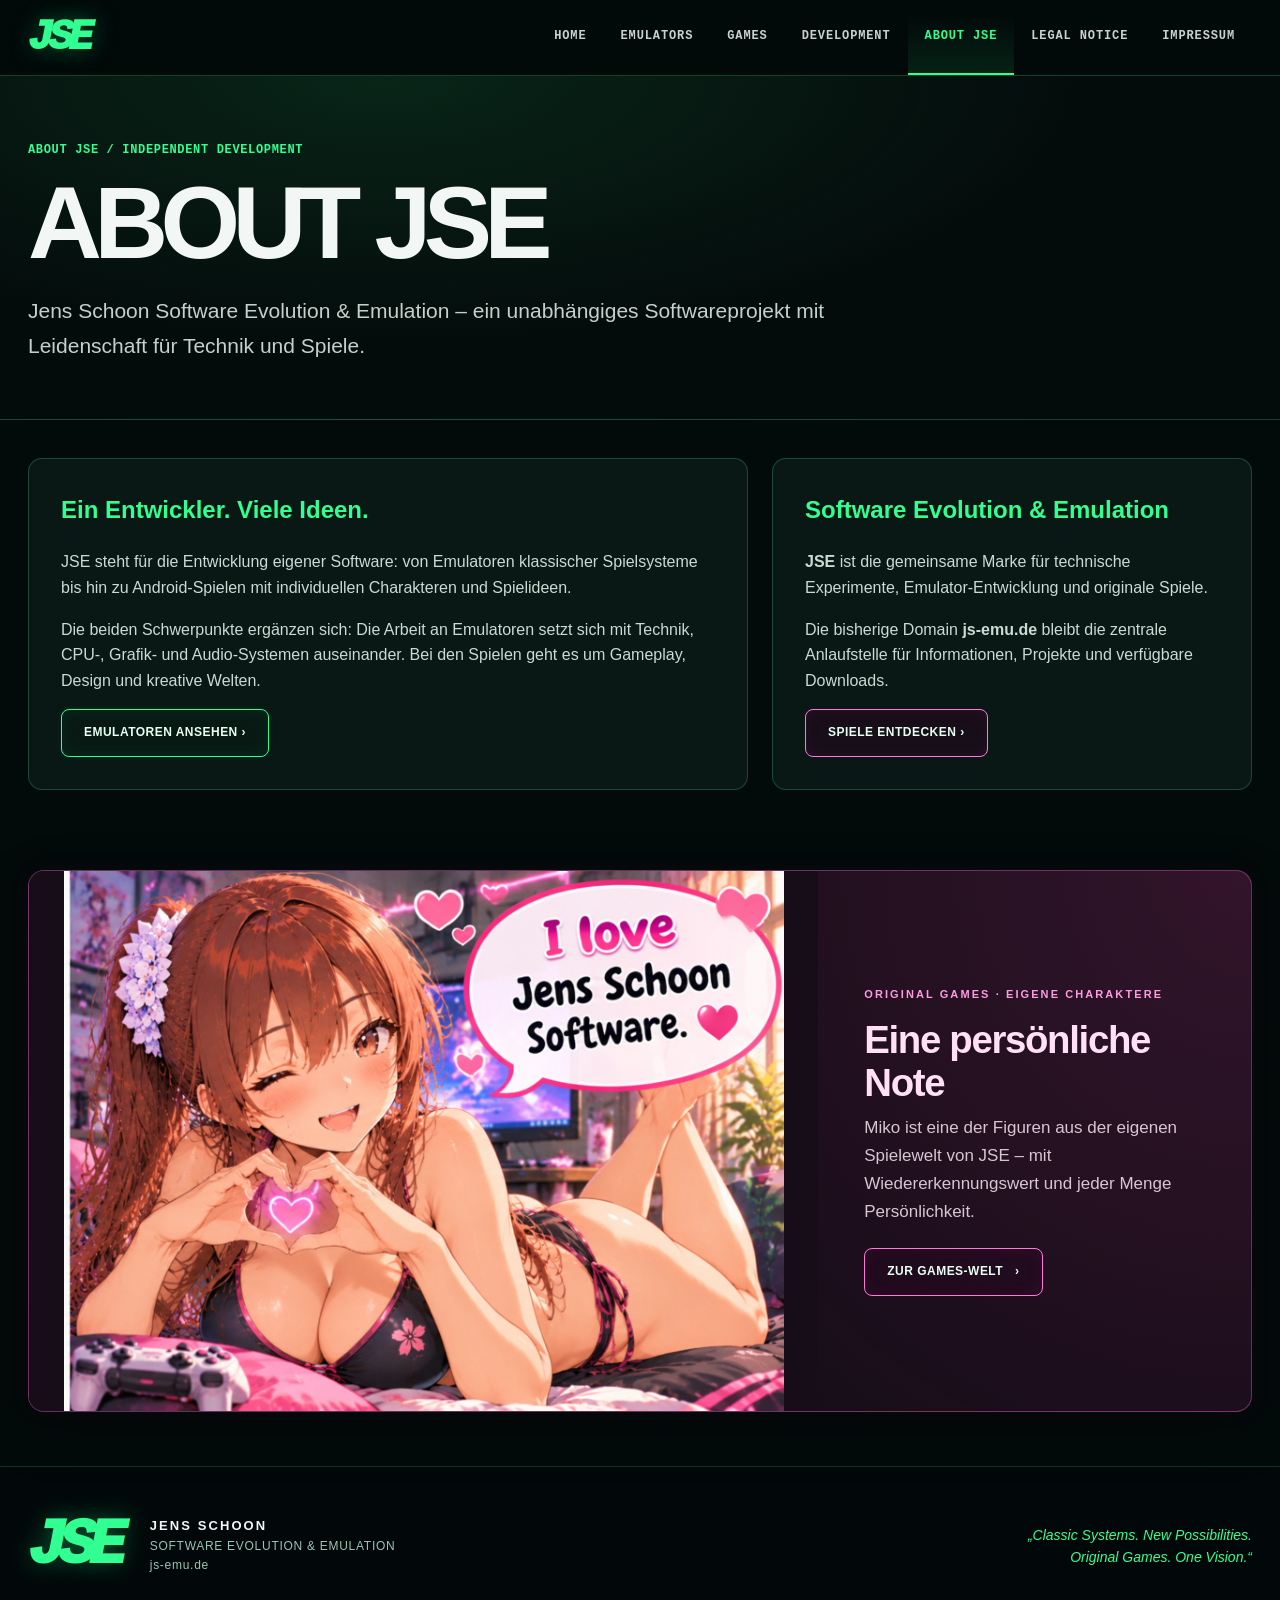
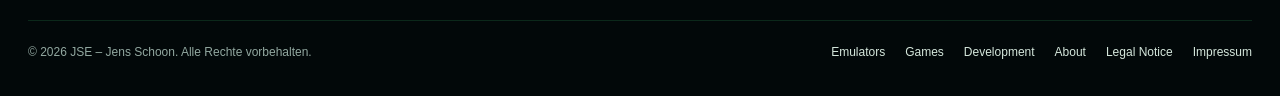
==== commit 5d7e3e5a: "Add files via upload" ====
--- a/about.html
+++ b/about.html
@@ -48,4 +48,4 @@
   .miko-feature-art img,.miko-break .miko-feature-art img,.miko-about-area .miko-feature-art img,.miko-tech-area .miko-feature-art img{max-height:none}
 }
 
-</style><meta property="og:title" content="About JSE | JSE"><meta property="og:description" content="Informationen über Jens Schoon Software Evolution &amp; Emulation und die eigenen Emulator- und Spieleprojekte."><meta property="og:type" content="website"></head><body><header class="site-header"><div class="container head-inner"><a class="logo" href="index.html" aria-label="JSE – zur Startseite">JSE</a><button type="button" class="menu-toggle" aria-label="Menü öffnen oder schließen" aria-expanded="false" aria-controls="site-nav"><span></span><span></span><span></span></button><nav class="site-nav" id="site-nav" aria-label="Hauptnavigation"><a href="index.html">Home</a><a href="portfolio.html">Emulators</a><a href="games.html">Games</a><a href="blog.html">Development</a><a href="about.html" aria-current="page">About JSE</a><a href="legal-notice.html">Legal Notice</a></nav></div></header><main><header class="page-intro"><div class="container"><div class="eyebrow">About JSE / Independent Development</div><h1>About JSE</h1><p>Jens Schoon Software Evolution &amp; Emulation – ein unabhängiges Softwareprojekt mit Leidenschaft für Technik und Spiele.</p></div></header><section class="page-main"><div class="container about-grid"><article class="about-panel"><h2>Ein Entwickler. Viele Ideen.</h2><p>JSE steht für die Entwicklung eigener Software: von Emulatoren klassischer Spielsysteme bis hin zu Android-Spielen mit individuellen Charakteren und Spielideen.</p><p>Die beiden Schwerpunkte ergänzen sich: Die Arbeit an Emulatoren setzt sich mit Technik, CPU-, Grafik- und Audio-Systemen auseinander. Bei den Spielen geht es um Gameplay, Design und kreative Welten.</p><a href="portfolio.html" class="btn">Emulatoren ansehen ›</a></article><article class="about-panel"><h2>Software Evolution &amp; Emulation</h2><p><strong>JSE</strong> ist die gemeinsame Marke für technische Experimente, Emulator-Entwicklung und originale Spiele.</p><p>Die bisherige Domain <strong>js-emu.de</strong> bleibt die zentrale Anlaufstelle für Informationen, Projekte und verfügbare Downloads.</p><a href="games.html" class="btn pink">Spiele entdecken ›</a></article></div></section><section class="miko-feature-area miko-about-area" aria-label="Miko über JSE"><div class="container"><div class="miko-feature-wrap"><figure class="miko-feature-art"><img alt="Miko mit Herz – I love Jens Schoon Software." loading="lazy" decoding="async" src="[data-uri]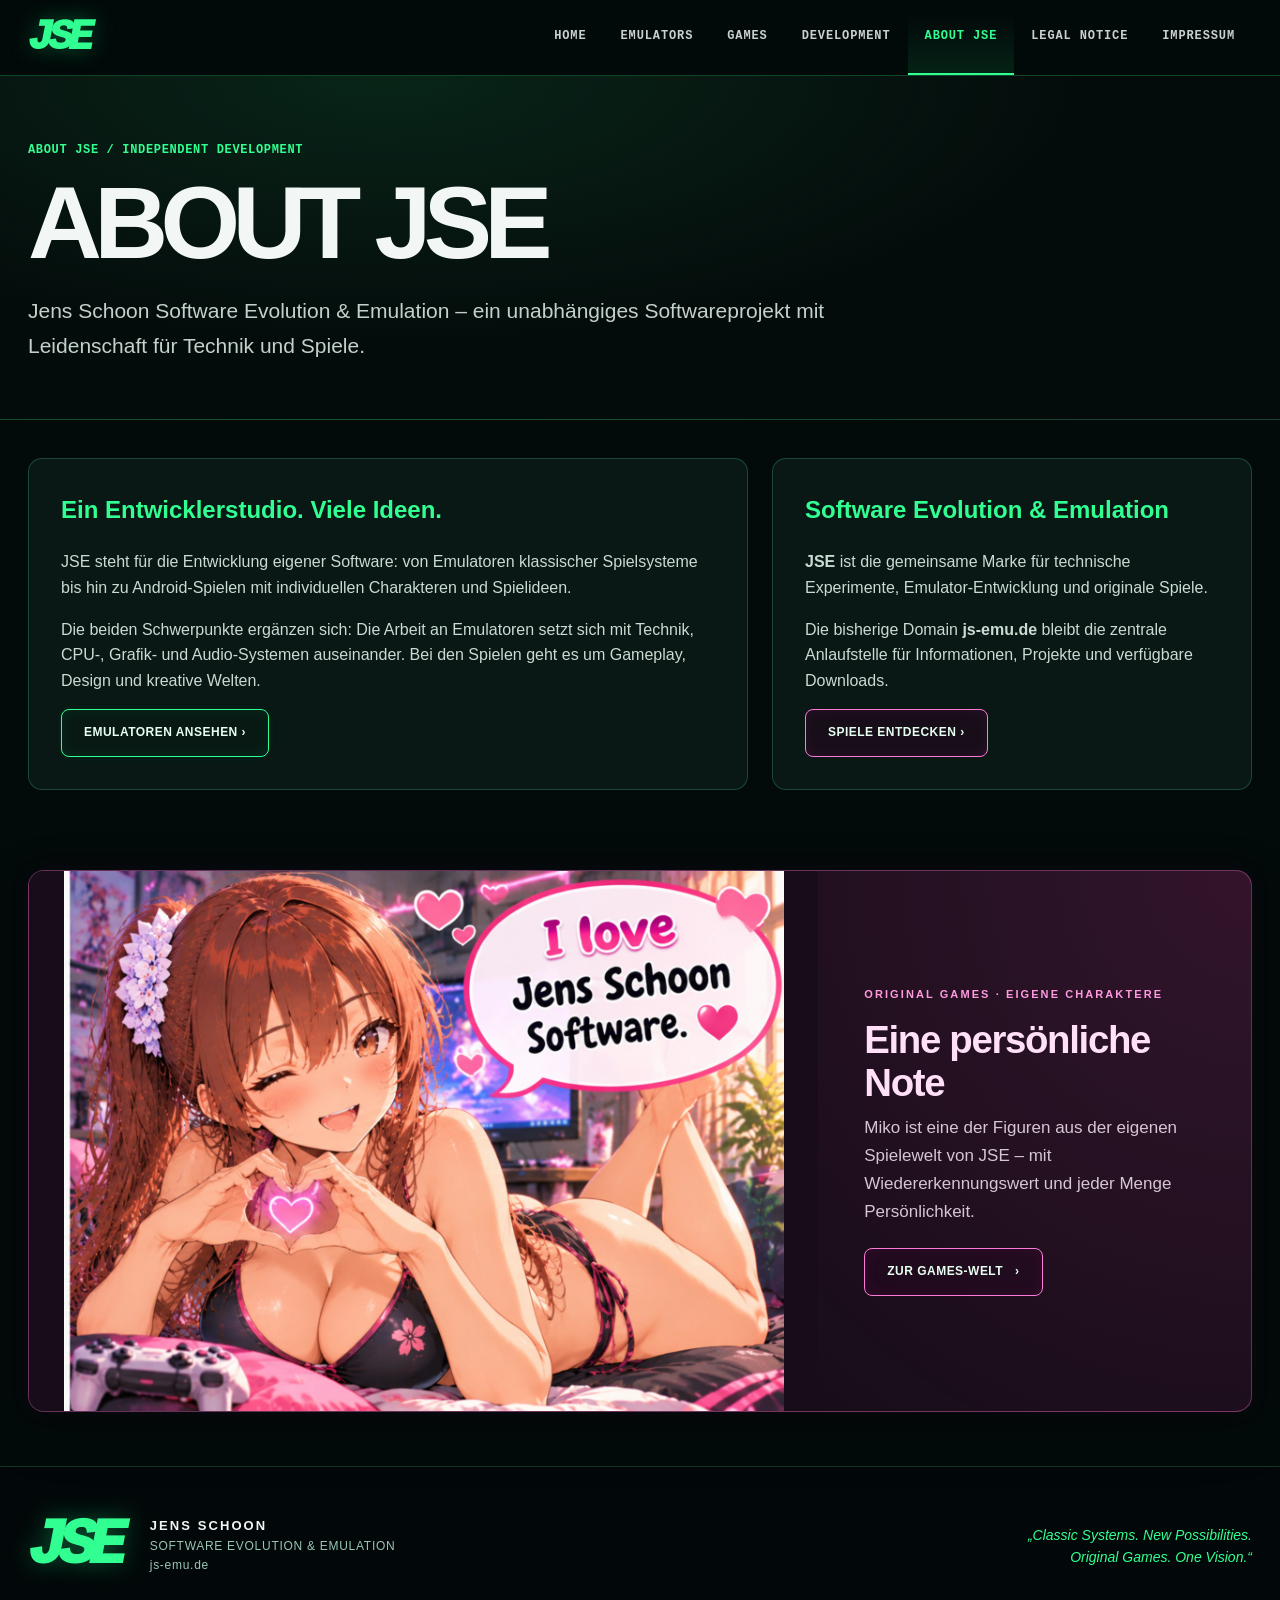
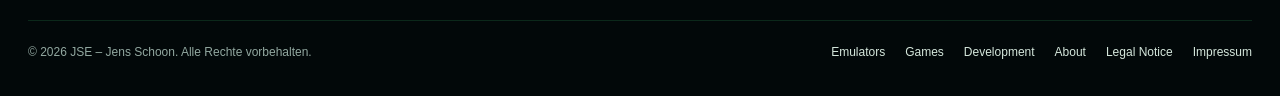
==== commit 05dcc17b: "Add files via upload" ====
--- a/about.html
+++ b/about.html
@@ -48,4 +48,4 @@
   .miko-feature-art img,.miko-break .miko-feature-art img,.miko-about-area .miko-feature-art img,.miko-tech-area .miko-feature-art img{max-height:none}
 }
 
-</style><meta property="og:title" content="About JSE | JSE"><meta property="og:description" content="Informationen über Jens Schoon Software Evolution &amp; Emulation und die eigenen Emulator- und Spieleprojekte."><meta property="og:type" content="website"></head><body><header class="site-header"><div class="container head-inner"><a class="logo" href="index.html" aria-label="JSE – zur Startseite">JSE</a><button type="button" class="menu-toggle" aria-label="Menü öffnen oder schließen" aria-expanded="false" aria-controls="site-nav"><span></span><span></span><span></span></button><nav class="site-nav" id="site-nav" aria-label="Hauptnavigation"><a href="index.html">Home</a><a href="portfolio.html">Emulators</a><a href="games.html">Games</a><a href="blog.html">Development</a><a href="about.html" aria-current="page">About JSE</a><a href="legal-notice.html">Legal Notice</a><a href="impressum.html">Impressum</a></nav></div></header><main><header class="page-intro"><div class="container"><div class="eyebrow">About JSE / Independent Development</div><h1>About JSE</h1><p>Jens Schoon Software Evolution &amp; Emulation – ein unabhängiges Softwareprojekt mit Leidenschaft für Technik und Spiele.</p></div></header><section class="page-main"><div class="container about-grid"><article class="about-panel"><h2>Ein Entwickler. Viele Ideen.</h2><p>JSE steht für die Entwicklung eigener Software: von Emulatoren klassischer Spielsysteme bis hin zu Android-Spielen mit individuellen Charakteren und Spielideen.</p><p>Die beiden Schwerpunkte ergänzen sich: Die Arbeit an Emulatoren setzt sich mit Technik, CPU-, Grafik- und Audio-Systemen auseinander. Bei den Spielen geht es um Gameplay, Design und kreative Welten.</p><a href="portfolio.html" class="btn">Emulatoren ansehen ›</a></article><article class="about-panel"><h2>Software Evolution &amp; Emulation</h2><p><strong>JSE</strong> ist die gemeinsame Marke für technische Experimente, Emulator-Entwicklung und originale Spiele.</p><p>Die bisherige Domain <strong>js-emu.de</strong> bleibt die zentrale Anlaufstelle für Informationen, Projekte und verfügbare Downloads.</p><a href="games.html" class="btn pink">Spiele entdecken ›</a></article></div></section><section class="miko-feature-area miko-about-area" aria-label="Miko über JSE"><div class="container"><div class="miko-feature-wrap"><figure class="miko-feature-art"><img alt="Miko mit Herz – I love Jens Schoon Software." loading="lazy" decoding="async" src="[data-uri]